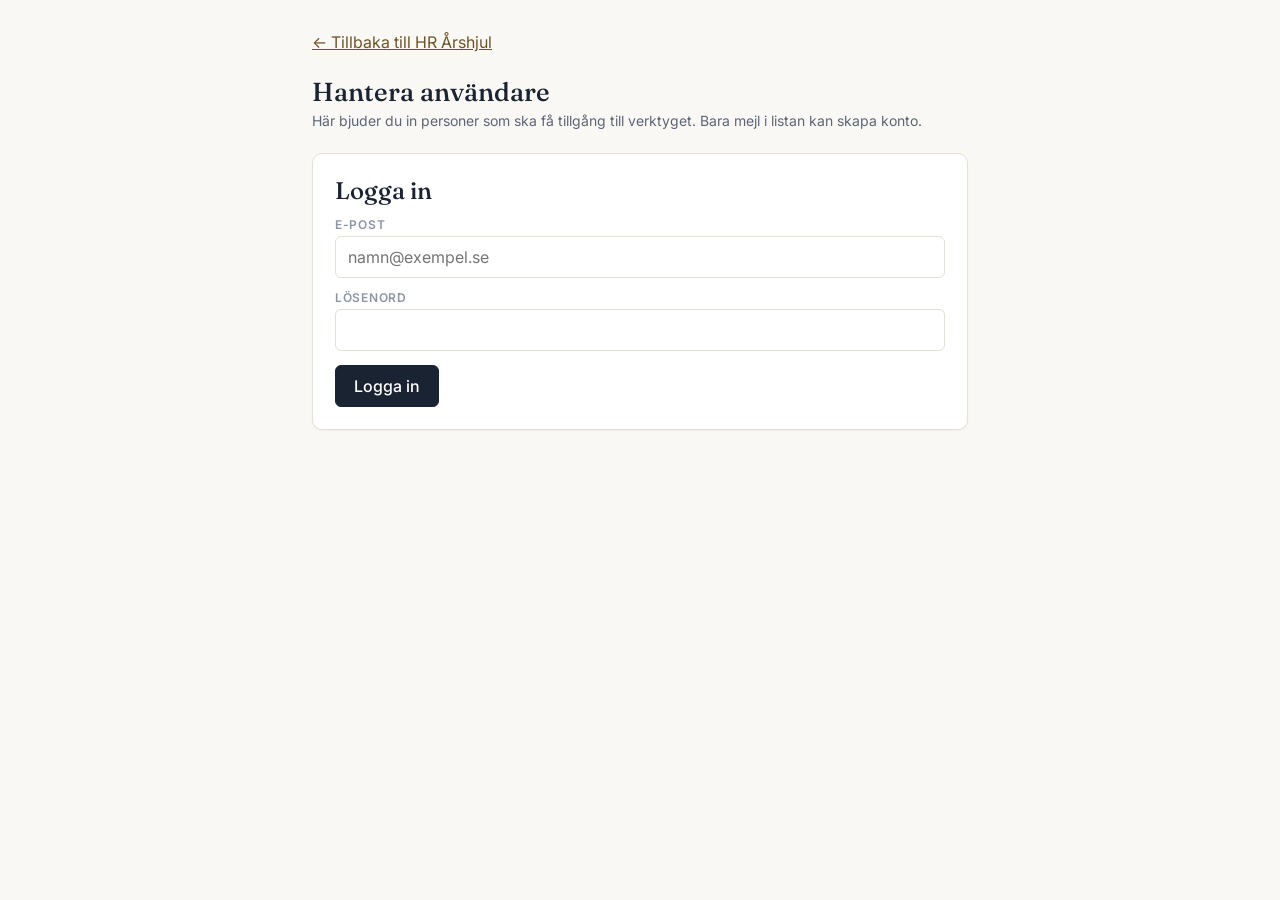
==== admin.html @ 07e7d589 "Separat admin.html-sida som garanterat funkar — länkad från huvudappen" ====
<!DOCTYPE html>
<html lang="sv">
<head>
  <meta charset="UTF-8" />
  <meta name="viewport" content="width=device-width, initial-scale=1.0" />
  <meta http-equiv="Cache-Control" content="no-cache, no-store, must-revalidate" />
  <title>HR Årshjul — Hantera användare</title>
  <link rel="preconnect" href="https://fonts.googleapis.com" />
  <link rel="preconnect" href="https://fonts.gstatic.com" crossorigin />
  <link href="https://fonts.googleapis.com/css2?family=Fraunces:opsz,wght@9..144,500&family=Inter:wght@400;500;600&display=swap" rel="stylesheet" />
  <style>
    * { box-sizing: border-box; }
    html, body { margin: 0; padding: 0; }
    body {
      font-family: 'Inter', -apple-system, sans-serif;
      background: #FAF8F4;
      color: #1A2332;
      padding: 32px;
      max-width: 720px;
      margin: 0 auto;
    }
    h1 { font-family: 'Fraunces', Georgia, serif; font-weight: 500; font-size: 26px; margin: 0 0 4px; }
    .sub { color: #5C6577; margin: 0 0 24px; font-size: 14px; }
    .card { background: #fff; border: 1px solid #E5E0D7; border-radius: 10px; padding: 22px; margin-bottom: 20px; box-shadow: 0 1px 2px rgba(20,26,40,.04); }
    label { display: block; font-size: 12px; text-transform: uppercase; letter-spacing: 0.06em; color: #8C95A6; font-weight: 600; margin-bottom: 4px; margin-top: 12px; }
    input, button { font: inherit; }
    input { padding: 10px 12px; border: 1px solid #E5E0D7; border-radius: 6px; width: 100%; }
    input:focus { outline: 2px solid #B68B47; outline-offset: 1px; }
    button { padding: 10px 18px; border-radius: 6px; cursor: pointer; border: 1px solid #E5E0D7; background: #fff; font-weight: 500; }
    button.primary { background: #1A2332; color: #fff; border-color: #1A2332; }
    button.primary:hover { background: #2A3445; }
    button:disabled { opacity: 0.5; cursor: not-allowed; }
    .row { display: flex; gap: 8px; align-items: end; flex-wrap: wrap; }
    .row > div { flex: 1; min-width: 200px; }
    .msg { margin-top: 12px; padding: 10px 14px; border-radius: 6px; font-size: 13px; }
    .msg.ok { background: #EDF5ED; border: 1px solid #C5DCC0; color: #2A5C2A; }
    .msg.err { background: #FBEDE9; border: 1px solid #E8C4BC; color: #7A2418; }
    ul { list-style: none; padding: 0; margin: 14px 0 0; }
    li { display: grid; grid-template-columns: 1fr auto; gap: 10px; align-items: center; padding: 10px 12px; background: #F4F1EB; border: 1px solid #E5E0D7; border-radius: 6px; margin-bottom: 6px; font-size: 14px; }
    li.self { background: #EEF0F4; }
    li button { padding: 4px 10px; font-size: 13px; color: #B0463A; border: 1px solid transparent; }
    li button:hover { border-color: #E8C4BC; background: #FBEDE9; }
    li small { color: #8C95A6; display: block; font-size: 11px; margin-top: 2px; }
    .nav { margin-bottom: 24px; }
    .nav a { color: #6E5429; text-decoration: underline; }
  </style>
</head>
<body>
  <div class="nav"><a href="/">← Tillbaka till HR Årshjul</a></div>
  <h1>Hantera användare</h1>
  <p class="sub">Här bjuder du in personer som ska få tillgång till verktyget. Bara mejl i listan kan skapa konto.</p>

  <div class="card" id="loginCard">
    <h2 style="margin:0 0 8px; font-family:'Fraunces',serif; font-weight:500;">Logga in</h2>
    <label>E-post</label>
    <input id="email" type="email" placeholder="namn@exempel.se" autocomplete="email" />
    <label>Lösenord</label>
    <input id="password" type="password" autocomplete="current-password" />
    <div style="margin-top:14px"><button class="primary" id="loginBtn">Logga in</button></div>
    <div id="loginMsg" class="msg" style="display:none"></div>
  </div>

  <div class="card" id="adminCard" style="display:none">
    <h2 style="margin:0 0 8px; font-family:'Fraunces',serif; font-weight:500;">Bjud in ny</h2>
    <p class="sub" style="margin:0 0 12px;">Säg till personen själv att de kan gå till sajten och skapa konto med valfritt lösenord.</p>
    <div class="row">
      <div>
        <label>E-post</label>
        <input id="addEmail" type="email" placeholder="namn@exempel.se" />
      </div>
      <div>
        <label>Anteckning (valfritt)</label>
        <input id="addNotes" type="text" placeholder="t.ex. Anna från Acme HR" />
      </div>
      <button class="primary" id="addBtn">Lägg till</button>
    </div>
    <div id="addMsg" class="msg" style="display:none"></div>

    <h2 style="margin:24px 0 8px; font-family:'Fraunces',serif; font-weight:500;">Tillåtna mejl</h2>
    <ul id="list"></ul>
  </div>

  <script>
  const SUPABASE_URL = 'https://afcagjgztvmdpeljrjru.supabase.co';
  const SUPABASE_KEY = 'sb_publishable__QjXJj6z2J2FaCyWvRVSWg_pbiIbHiI';
  let token = null;
  let myEmail = null;

  const $ = (id) => document.getElementById(id);
  function msg(el, text, ok) {
    el.style.display = text ? 'block' : 'none';
    el.className = 'msg ' + (ok ? 'ok' : 'err');
    el.textContent = text;
  }

  $('loginBtn').addEventListener('click', login);
  $('password').addEventListener('keydown', (e) => { if (e.key === 'Enter') login(); });
  $('addBtn').addEventListener('click', addEmail);

  async function login() {
    const email = $('email').value.trim();
    const password = $('password').value;
    if (!email || !password) { msg($('loginMsg'), 'Fyll i e-post och lösenord.'); return; }
    $('loginBtn').disabled = true;
    msg($('loginMsg'), '');
    try {
      const res = await fetch(SUPABASE_URL + '/auth/v1/token?grant_type=password', {
        method: 'POST',
        headers: { 'Content-Type': 'application/json', apikey: SUPABASE_KEY },
        body: JSON.stringify({ email, password }),
      });
      const data = await res.json();
      if (!res.ok || !data.access_token) {
        msg($('loginMsg'), 'Inloggning misslyckades: ' + (data.error_description || data.msg || res.status));
        return;
      }
      token = data.access_token;
      myEmail = (data.user && data.user.email || '').toLowerCase();
      $('loginCard').style.display = 'none';
      $('adminCard').style.display = 'block';
      await loadList();
    } catch (err) {
      msg($('loginMsg'), 'Anslutningsfel: ' + err.message);
    } finally {
      $('loginBtn').disabled = false;
    }
  }

  async function callApi(action, extra) {
    const res = await fetch('/api/admin', {
      method: 'POST',
      headers: { 'Content-Type': 'application/json', Authorization: 'Bearer ' + token },
      body: JSON.stringify(Object.assign({ action }, extra || {})),
    });
    const text = await res.text();
    let data; try { data = text ? JSON.parse(text) : null; } catch {}
    if (!res.ok) throw new Error((data && (data.error || data.message)) || ('HTTP ' + res.status));
    return data;
  }

  async function loadList() {
    const list = $('list');
    list.innerHTML = '<li>Hämtar…</li>';
    try {
      const data = await callApi('list');
      list.innerHTML = '';
      if (!data || data.length === 0) {
        list.innerHTML = '<li>Listan är tom — lägg till en mejl ovan.</li>';
        return;
      }
      data.forEach(row => {
        const isSelf = row.email.toLowerCase() === myEmail;
        const li = document.createElement('li');
        if (isSelf) li.className = 'self';
        const date = (row.invited_at || '').slice(0, 10);
        li.innerHTML = '<div><div>' + escapeHtml(row.email) + (isSelf ? ' (du)' : '') + '</div>' +
                       (row.notes ? '<small>' + escapeHtml(row.notes) + '</small>' : '') +
                       '<small>Inbjuden ' + date + '</small></div>' +
                       (isSelf ? '<span style="color:#8C95A6;font-size:12px">admin</span>'
                               : '<button data-email="' + escapeHtml(row.email) + '">✕ ta bort</button>');
        list.appendChild(li);
      });
      list.querySelectorAll('button[data-email]').forEach(b => {
        b.addEventListener('click', () => removeEmail(b.dataset.email));
      });
    } catch (err) {
      list.innerHTML = '<li style="color:#7A2418">Kunde inte hämta: ' + err.message + '</li>';
    }
  }

  async function addEmail() {
    const email = $('addEmail').value.trim().toLowerCase();
    const notes = $('addNotes').value.trim();
    if (!email) { msg($('addMsg'), 'Skriv en mejl.'); return; }
    $('addBtn').disabled = true;
    msg($('addMsg'), '');
    try {
      await callApi('add', { email, notes: notes || null });
      $('addEmail').value = '';
      $('addNotes').value = '';
      msg($('addMsg'), email + ' har lagts till. Säg till personen att de kan skapa konto på sajten.', true);
      await loadList();
    } catch (err) {
      let m = err.message;
      if (/duplicate|already|unique/i.test(m)) m = 'Den här mejlen finns redan på listan.';
      msg($('addMsg'), m);
    } finally {
      $('addBtn').disabled = false;
    }
  }

  async function removeEmail(email) {
    if (!confirm('Ta bort ' + email + ' från listan? Befintliga konton påverkas inte.')) return;
    try {
      await callApi('remove', { email });
      await loadList();
    } catch (err) {
      msg($('addMsg'), 'Kunde inte ta bort: ' + err.message);
    }
  }

  function escapeHtml(s) {
    return String(s||'').replace(/[&<>"']/g, c => ({'&':'&amp;','<':'&lt;','>':'&gt;','"':'&quot;',"'":'&#39;'}[c]));
  }
  </script>
</body>
</html>
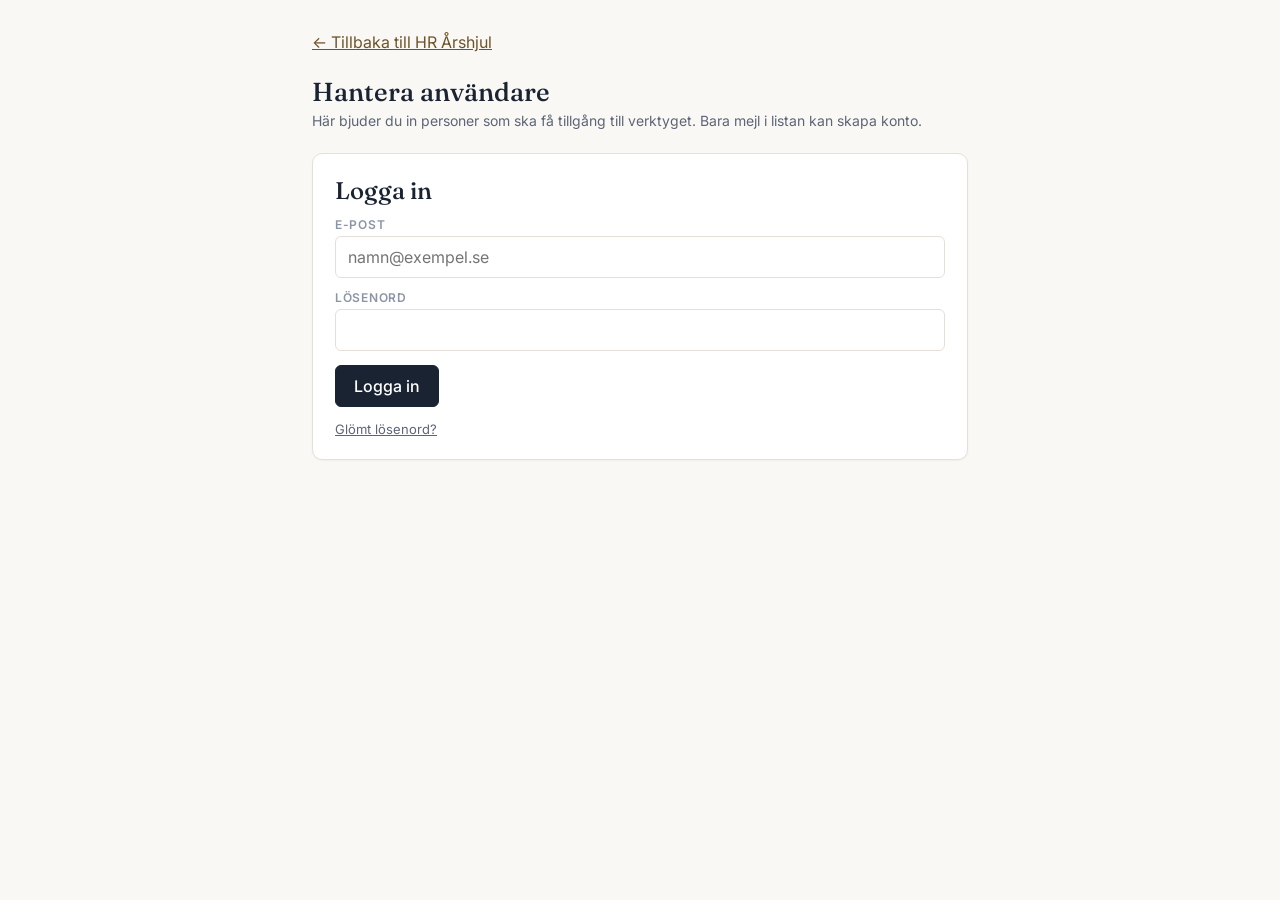
==== commit 583bcd05: "Glömt-lösenord-länk även på admin-sidan Admin.html är fristående och har bara direkta auth-anrop, så" ====
--- a/admin.html
+++ b/admin.html
@@ -58,6 +58,7 @@
     <input id="password" type="password" autocomplete="current-password" />
     <div style="margin-top:14px"><button class="primary" id="loginBtn">Logga in</button></div>
     <div id="loginMsg" class="msg" style="display:none"></div>
+    <div style="margin-top:14px; font-size:13px;"><a href="/?forgot=1" style="color:#5C6577; text-decoration:underline;">Glömt lösenord?</a></div>
   </div>
 
   <div class="card" id="adminCard" style="display:none">
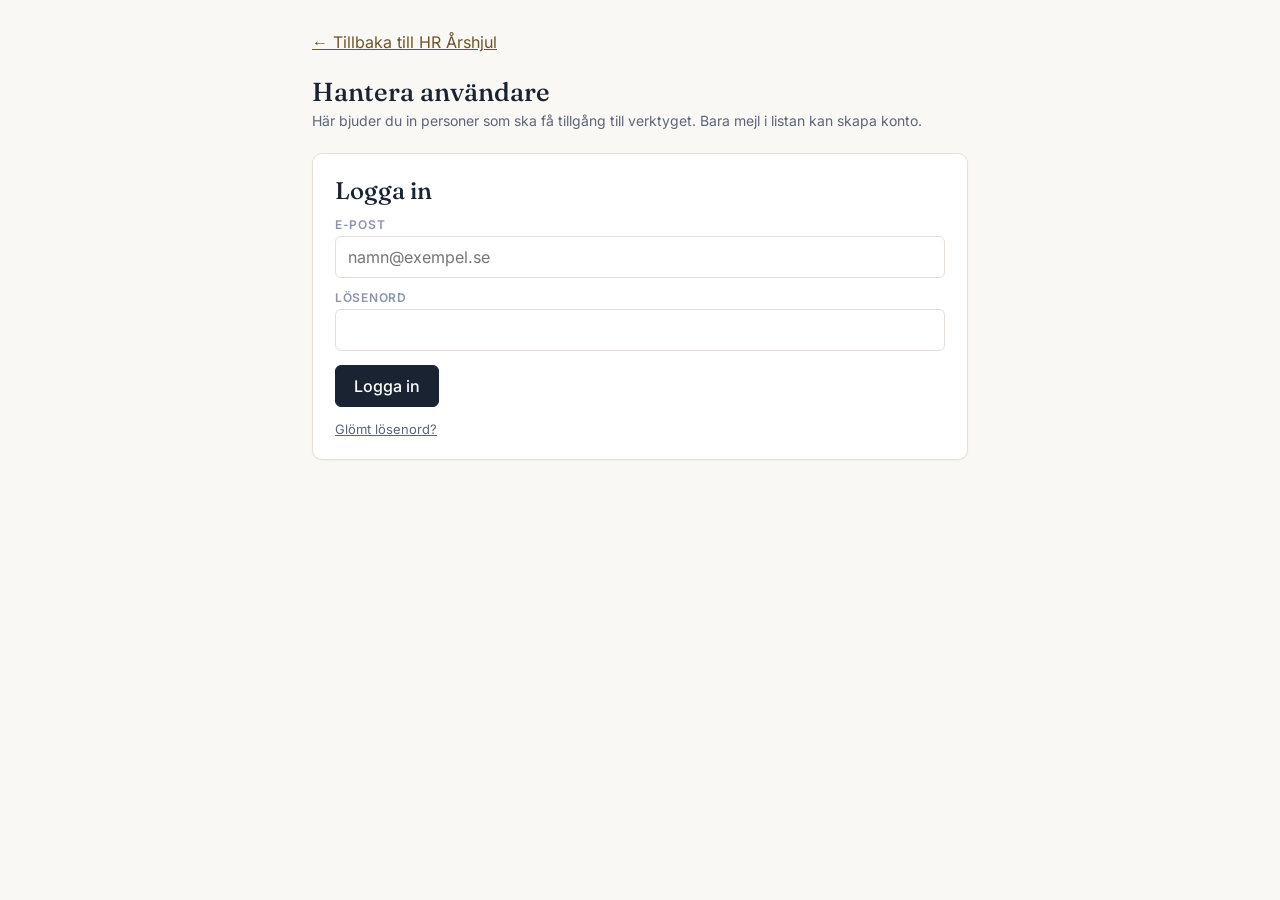
==== commit dcc78d8f: "Servera teckensnitt och bibliotek fran egen domän Sidorna hämtade Inter och Fraunces från Google Fon" ====
--- a/admin.html
+++ b/admin.html
@@ -5,9 +5,8 @@
   <meta name="viewport" content="width=device-width, initial-scale=1.0" />
   <meta http-equiv="Cache-Control" content="no-cache, no-store, must-revalidate" />
   <title>HR Årshjul — Hantera användare</title>
-  <link rel="preconnect" href="https://fonts.googleapis.com" />
-  <link rel="preconnect" href="https://fonts.gstatic.com" crossorigin />
-  <link href="https://fonts.googleapis.com/css2?family=Fraunces:opsz,wght@9..144,500&family=Inter:wght@400;500;600&display=swap" rel="stylesheet" />
+  <link rel="icon" type="image/svg+xml" href="favicon.svg?v=1" />
+  <link rel="stylesheet" href="fonts/fonts.css?v=72" />
   <style>
     * { box-sizing: border-box; }
     html, body { margin: 0; padding: 0; }
--- a/fonts/fonts.css
+++ b/fonts/fonts.css
@@ -0,0 +1,127 @@
+/* Genererad av scripts/fetch-fonts.mjs — redigera inte för hand. */
+
+@font-face {
+  font-family: 'Fraunces';
+  font-style: normal;
+  font-weight: 400;
+  font-display: swap;
+  src: url('fraunces-latin-ext.woff2') format('woff2');
+  unicode-range: U+0100-02BA, U+02BD-02C5, U+02C7-02CC, U+02CE-02D7, U+02DD-02FF, U+0304, U+0308, U+0329, U+1D00-1DBF, U+1E00-1E9F, U+1EF2-1EFF, U+2020, U+20A0-20AB, U+20AD-20C0, U+2113, U+2C60-2C7F, U+A720-A7FF;
+}
+
+@font-face {
+  font-family: 'Fraunces';
+  font-style: normal;
+  font-weight: 400;
+  font-display: swap;
+  src: url('fraunces-latin.woff2') format('woff2');
+  unicode-range: U+0000-00FF, U+0131, U+0152-0153, U+02BB-02BC, U+02C6, U+02DA, U+02DC, U+0304, U+0308, U+0329, U+2000-206F, U+20AC, U+2122, U+2191, U+2193, U+2212, U+2215, U+FEFF, U+FFFD;
+}
+
+@font-face {
+  font-family: 'Fraunces';
+  font-style: normal;
+  font-weight: 500;
+  font-display: swap;
+  src: url('fraunces-latin-ext.woff2') format('woff2');
+  unicode-range: U+0100-02BA, U+02BD-02C5, U+02C7-02CC, U+02CE-02D7, U+02DD-02FF, U+0304, U+0308, U+0329, U+1D00-1DBF, U+1E00-1E9F, U+1EF2-1EFF, U+2020, U+20A0-20AB, U+20AD-20C0, U+2113, U+2C60-2C7F, U+A720-A7FF;
+}
+
+@font-face {
+  font-family: 'Fraunces';
+  font-style: normal;
+  font-weight: 500;
+  font-display: swap;
+  src: url('fraunces-latin.woff2') format('woff2');
+  unicode-range: U+0000-00FF, U+0131, U+0152-0153, U+02BB-02BC, U+02C6, U+02DA, U+02DC, U+0304, U+0308, U+0329, U+2000-206F, U+20AC, U+2122, U+2191, U+2193, U+2212, U+2215, U+FEFF, U+FFFD;
+}
+
+@font-face {
+  font-family: 'Fraunces';
+  font-style: normal;
+  font-weight: 600;
+  font-display: swap;
+  src: url('fraunces-latin-ext.woff2') format('woff2');
+  unicode-range: U+0100-02BA, U+02BD-02C5, U+02C7-02CC, U+02CE-02D7, U+02DD-02FF, U+0304, U+0308, U+0329, U+1D00-1DBF, U+1E00-1E9F, U+1EF2-1EFF, U+2020, U+20A0-20AB, U+20AD-20C0, U+2113, U+2C60-2C7F, U+A720-A7FF;
+}
+
+@font-face {
+  font-family: 'Fraunces';
+  font-style: normal;
+  font-weight: 600;
+  font-display: swap;
+  src: url('fraunces-latin.woff2') format('woff2');
+  unicode-range: U+0000-00FF, U+0131, U+0152-0153, U+02BB-02BC, U+02C6, U+02DA, U+02DC, U+0304, U+0308, U+0329, U+2000-206F, U+20AC, U+2122, U+2191, U+2193, U+2212, U+2215, U+FEFF, U+FFFD;
+}
+
+@font-face {
+  font-family: 'Inter';
+  font-style: normal;
+  font-weight: 400;
+  font-display: swap;
+  src: url('inter-latin-ext.woff2') format('woff2');
+  unicode-range: U+0100-02BA, U+02BD-02C5, U+02C7-02CC, U+02CE-02D7, U+02DD-02FF, U+0304, U+0308, U+0329, U+1D00-1DBF, U+1E00-1E9F, U+1EF2-1EFF, U+2020, U+20A0-20AB, U+20AD-20C0, U+2113, U+2C60-2C7F, U+A720-A7FF;
+}
+
+@font-face {
+  font-family: 'Inter';
+  font-style: normal;
+  font-weight: 400;
+  font-display: swap;
+  src: url('inter-latin.woff2') format('woff2');
+  unicode-range: U+0000-00FF, U+0131, U+0152-0153, U+02BB-02BC, U+02C6, U+02DA, U+02DC, U+0304, U+0308, U+0329, U+2000-206F, U+20AC, U+2122, U+2191, U+2193, U+2212, U+2215, U+FEFF, U+FFFD;
+}
+
+@font-face {
+  font-family: 'Inter';
+  font-style: normal;
+  font-weight: 500;
+  font-display: swap;
+  src: url('inter-latin-ext.woff2') format('woff2');
+  unicode-range: U+0100-02BA, U+02BD-02C5, U+02C7-02CC, U+02CE-02D7, U+02DD-02FF, U+0304, U+0308, U+0329, U+1D00-1DBF, U+1E00-1E9F, U+1EF2-1EFF, U+2020, U+20A0-20AB, U+20AD-20C0, U+2113, U+2C60-2C7F, U+A720-A7FF;
+}
+
+@font-face {
+  font-family: 'Inter';
+  font-style: normal;
+  font-weight: 500;
+  font-display: swap;
+  src: url('inter-latin.woff2') format('woff2');
+  unicode-range: U+0000-00FF, U+0131, U+0152-0153, U+02BB-02BC, U+02C6, U+02DA, U+02DC, U+0304, U+0308, U+0329, U+2000-206F, U+20AC, U+2122, U+2191, U+2193, U+2212, U+2215, U+FEFF, U+FFFD;
+}
+
+@font-face {
+  font-family: 'Inter';
+  font-style: normal;
+  font-weight: 600;
+  font-display: swap;
+  src: url('inter-latin-ext.woff2') format('woff2');
+  unicode-range: U+0100-02BA, U+02BD-02C5, U+02C7-02CC, U+02CE-02D7, U+02DD-02FF, U+0304, U+0308, U+0329, U+1D00-1DBF, U+1E00-1E9F, U+1EF2-1EFF, U+2020, U+20A0-20AB, U+20AD-20C0, U+2113, U+2C60-2C7F, U+A720-A7FF;
+}
+
+@font-face {
+  font-family: 'Inter';
+  font-style: normal;
+  font-weight: 600;
+  font-display: swap;
+  src: url('inter-latin.woff2') format('woff2');
+  unicode-range: U+0000-00FF, U+0131, U+0152-0153, U+02BB-02BC, U+02C6, U+02DA, U+02DC, U+0304, U+0308, U+0329, U+2000-206F, U+20AC, U+2122, U+2191, U+2193, U+2212, U+2215, U+FEFF, U+FFFD;
+}
+
+@font-face {
+  font-family: 'Inter';
+  font-style: normal;
+  font-weight: 700;
+  font-display: swap;
+  src: url('inter-latin-ext.woff2') format('woff2');
+  unicode-range: U+0100-02BA, U+02BD-02C5, U+02C7-02CC, U+02CE-02D7, U+02DD-02FF, U+0304, U+0308, U+0329, U+1D00-1DBF, U+1E00-1E9F, U+1EF2-1EFF, U+2020, U+20A0-20AB, U+20AD-20C0, U+2113, U+2C60-2C7F, U+A720-A7FF;
+}
+
+@font-face {
+  font-family: 'Inter';
+  font-style: normal;
+  font-weight: 700;
+  font-display: swap;
+  src: url('inter-latin.woff2') format('woff2');
+  unicode-range: U+0000-00FF, U+0131, U+0152-0153, U+02BB-02BC, U+02C6, U+02DA, U+02DC, U+0304, U+0308, U+0329, U+2000-206F, U+20AC, U+2122, U+2191, U+2193, U+2212, U+2215, U+FEFF, U+FFFD;
+}
